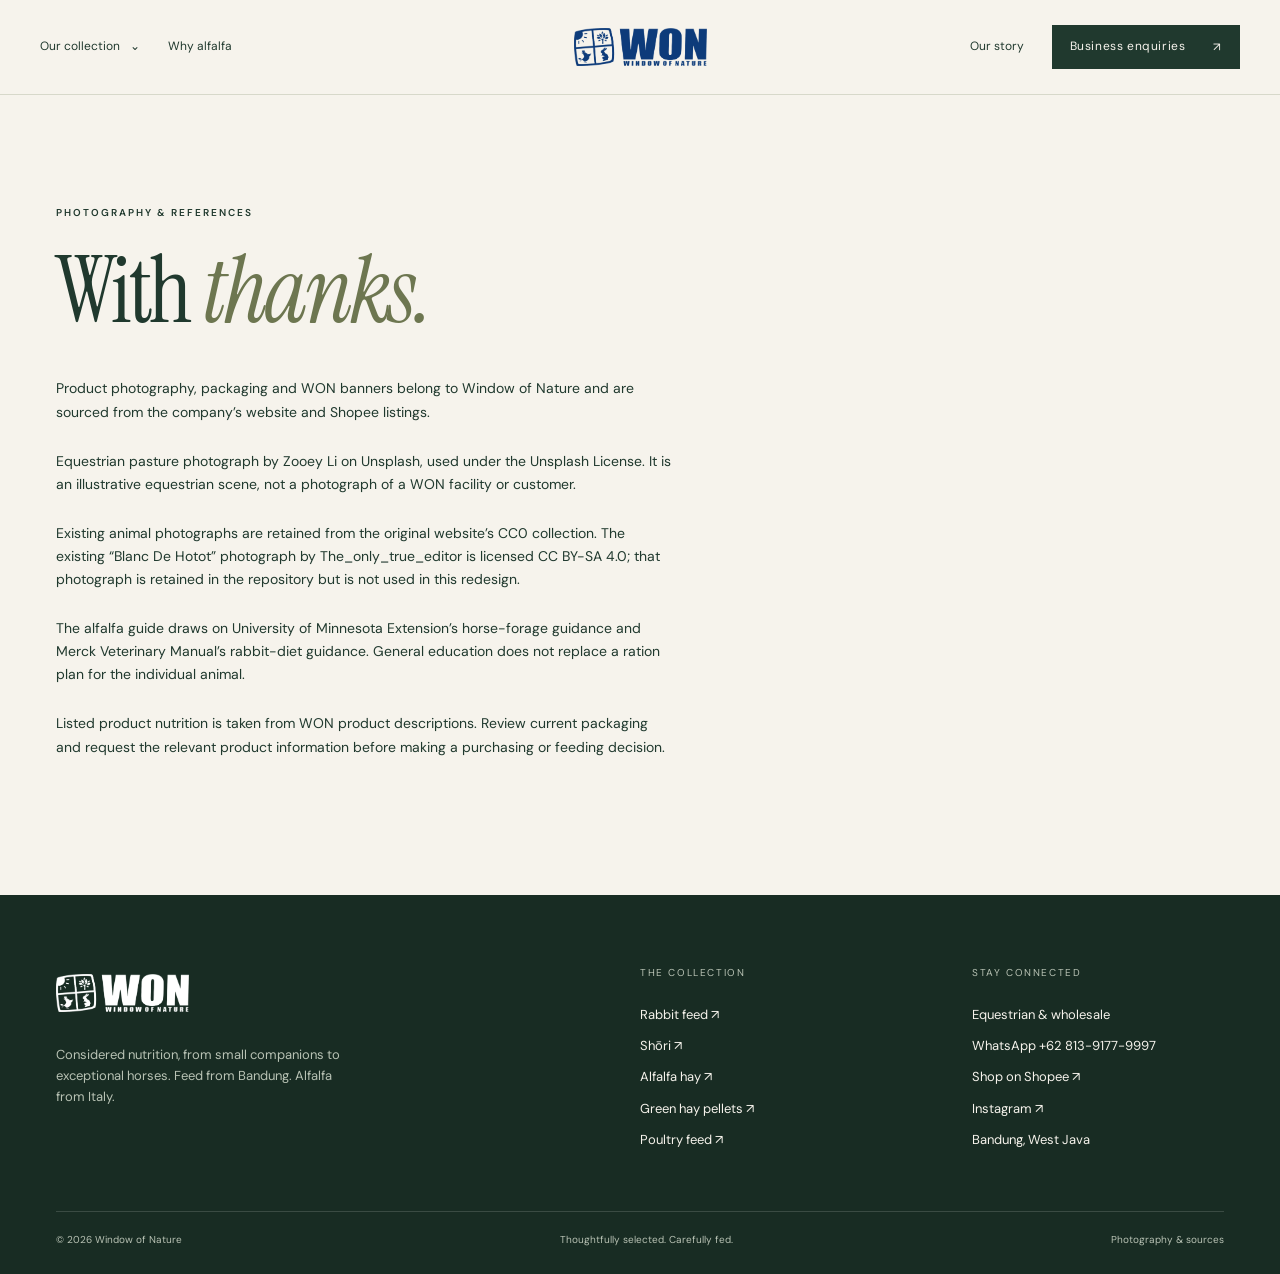
==== credits.html @ 159d7652 "Redesign WON with dedicated collections and equestrian enquiries" ====
<!DOCTYPE html><html lang="en"><head><meta charset="UTF-8"><meta name="viewport" content="width=device-width,initial-scale=1"><title>Photography &amp; Sources | Window of Nature</title><meta name="description" content="Photography credits and nutrition references for the Window of Nature website."><link rel="canonical" href="https://glenngmgm.github.io/windowofnature/credits.html"><meta property="og:title" content="Photography &amp; Sources | Window of Nature"><meta property="og:description" content="Photography credits and nutrition references for the Window of Nature website."><meta property="og:type" content="website"><meta property="og:url" content="https://glenngmgm.github.io/windowofnature/credits.html"><meta property="og:image" content="https://glenngmgm.github.io/windowofnature/photos/equestrian-pasture.jpg"><meta name="theme-color" content="#20392e"><link rel="icon" href="img/mark-navy.png"><link rel="preconnect" href="https://fonts.googleapis.com"><link rel="preconnect" href="https://fonts.gstatic.com" crossorigin><link rel="stylesheet" href="site.css"><script type="application/ld+json">{"@context": "https://schema.org", "@type": "Organization", "name": "Window of Nature", "url": "https://glenngmgm.github.io/windowofnature/", "logo": "https://glenngmgm.github.io/windowofnature/img/logo-navy.png", "telephone": "+6281391779997", "sameAs": ["https://shopee.co.id/wonfeed_", "https://www.instagram.com/wonfeed.official"]}</script></head><body class=""><a class="skip" href="#main">Skip to content</a><header class="site-header"><div class="nav-shell"><nav class="nav-left" aria-label="Main navigation"><details class="collection-nav"><summary>Our collection <span aria-hidden="true">⌄</span></summary><div class="collection-menu"><a href="rabbit.html">Rabbit feed <span aria-hidden="true">↗</span></a><a href="shori.html">Shōri <span aria-hidden="true">↗</span></a><a href="hay.html">Alfalfa hay <span aria-hidden="true">↗</span></a><a href="pellets.html">Green hay pellets <span aria-hidden="true">↗</span></a><a href="poultry.html">Poultry feed <span aria-hidden="true">↗</span></a></div></details><a class="nav-link" href="why-alfalfa.html">Why alfalfa</a></nav><a class="brand" href="index.html" aria-label="Window of Nature home"><img src="img/logo-navy.png" alt="WON Window of Nature" class="" fetchpriority="high" decoding="async"></a><div class="nav-right"><a class="nav-link" href="feedmill.html">Our story</a><a class="btn" href="wholesale.html">Business enquiries <span class="arrow" aria-hidden="true">↗</span></a></div><button class="menu-toggle" aria-controls="mobile-menu" aria-expanded="false" aria-label="Open navigation">Menu <span aria-hidden="true">＋</span></button></div><nav class="mobile-menu" id="mobile-menu" aria-label="Mobile navigation"><a href="rabbit.html">Rabbit feed <span aria-hidden="true">↗</span></a><a href="shori.html">Shōri <span aria-hidden="true">↗</span></a><a href="hay.html">Alfalfa hay <span aria-hidden="true">↗</span></a><a href="pellets.html">Green hay pellets <span aria-hidden="true">↗</span></a><a href="poultry.html">Poultry feed <span aria-hidden="true">↗</span></a><a href="why-alfalfa.html">Why alfalfa</a><a href="feedmill.html">Our story</a><a href="wholesale.html">Business enquiries</a><a class="text-link" href="https://shopee.co.id/wonfeed_" target="_blank" rel="noopener noreferrer">Shop on Shopee <span class="arrow" aria-hidden="true">↗</span></a></nav></header><main id="main"><section class="section"><div class="wrap credits-list"><span class="eyebrow">Photography & references</span><h1>With <em>thanks.</em></h1><p style="margin-top:40px">Product photography, packaging and WON banners belong to Window of Nature and are sourced from the company’s website and Shopee listings.</p><p>Equestrian pasture photograph by <a href="https://unsplash.com/photos/two-horses-graze-in-a-scenic-green-pasture-yJWwWF_CeDM">Zooey Li on Unsplash</a>, used under the <a href="https://unsplash.com/license">Unsplash License</a>. It is an illustrative equestrian scene, not a photograph of a WON facility or customer.</p><p>Existing animal photographs are retained from the original website’s CC0 collection. The existing “Blanc De Hotot” photograph by The_only_true_editor is licensed CC BY-SA 4.0; that photograph is retained in the repository but is not used in this redesign.</p><p>The alfalfa guide draws on <a href="https://extension.umn.edu/agriculture/animals-and-livestock/horse/hay-in-horse-diets">University of Minnesota Extension’s horse-forage guidance</a> and <a href="https://www.merckvetmanual.com/all-other-pets/rabbits/diet-for-rabbits">Merck Veterinary Manual’s rabbit-diet guidance</a>. General education does not replace a ration plan for the individual animal.</p><p>Listed product nutrition is taken from WON product descriptions. Review current packaging and request the relevant product information before making a purchasing or feeding decision.</p></div></section></main><footer class="site-footer"><div class="wrap"><div class="footer-grid"><div class="footer-brand"><a class="brand" href="index.html"><img src="img/logo-white.png" alt="WON Window of Nature" class="footer-logo" loading="lazy" decoding="async"></a><p>Considered nutrition, from small companions to exceptional horses. Feed from Bandung. Alfalfa from Italy.</p></div><div><h3>The collection</h3><a href="rabbit.html">Rabbit feed <span aria-hidden="true">↗</span></a><a href="shori.html">Shōri <span aria-hidden="true">↗</span></a><a href="hay.html">Alfalfa hay <span aria-hidden="true">↗</span></a><a href="pellets.html">Green hay pellets <span aria-hidden="true">↗</span></a><a href="poultry.html">Poultry feed <span aria-hidden="true">↗</span></a></div><div><h3>Stay connected</h3><a href="wholesale.html">Equestrian & wholesale</a><a href="https://wa.me/6281391779997?text=Hello%20WON%2C%20I%20would%20like%20to%20make%20an%20enquiry." target="_blank" rel="noopener noreferrer">WhatsApp +62 813-9177-9997</a><a href="https://shopee.co.id/wonfeed_" target="_blank" rel="noopener noreferrer">Shop on Shopee ↗</a><a href="https://www.instagram.com/wonfeed.official" target="_blank" rel="noopener noreferrer">Instagram ↗</a><a href="feedmill.html">Bandung, West Java</a></div></div><div class="footer-bottom"><span>© 2026 Window of Nature</span><span>Thoughtfully selected. Carefully fed.</span><a href="credits.html">Photography & sources</a></div></div></footer><script src="site.js" defer></script></body></html>
---- site.css ----
@import url('https://fonts.googleapis.com/css2?family=DM+Sans:wght@400;500;600;700&family=Instrument+Serif:ital@0;1&display=swap');
:root{--ink:#20392e;--paper:#f6f3ec;--muted:#657066;--line:#d7d8ca;--accent:#6d7650;--gold:#d9c898;--serif:'Instrument Serif',Georgia,serif;--sans:'DM Sans',Arial,sans-serif}*{box-sizing:border-box}html{scroll-behavior:smooth;scroll-padding-top:100px}body{margin:0;background:var(--paper);color:var(--ink);font:16px/1.65 var(--sans);-webkit-font-smoothing:antialiased}a{color:inherit;text-decoration:none}button,input,select,textarea{font:inherit}button,a,input,select,textarea{-webkit-tap-highlight-color:transparent}button{cursor:pointer}img{display:block;max-width:100%;height:auto}figure{margin:0}h1,h2,h3,p{margin:0}h1,h2,h3{font-weight:400}h1,h2,.display{font-family:var(--serif);line-height:1.02;letter-spacing:-.035em}h1{font-size:clamp(62px,7.2vw,110px)}h2{font-size:clamp(45px,5.2vw,76px)}h3{font-family:var(--serif);font-size:34px;line-height:1.1}em{font-weight:400;color:var(--accent)}p{max-width:62ch}p+p{margin-top:18px}a:focus-visible,button:focus-visible,input:focus-visible,select:focus-visible,textarea:focus-visible,summary:focus-visible{outline:2px solid #bc8251;outline-offset:6px}a:hover .arrow{transform:translate(4px,-4px)}.skip{position:fixed;left:20px;top:-80px;background:white;z-index:100;padding:15px}.skip:focus{top:10px}.wrap{width:min(1280px,calc(100% - 112px));margin-inline:auto}.section{padding:110px 0}.eyebrow{text-transform:uppercase;letter-spacing:.2em;font-size:10px;font-weight:600;display:block;margin-bottom:22px}.muted{color:var(--muted)}.lede{font-size:18px;line-height:1.75;max-width:47ch}.arrow{display:inline-block;transition:transform .25s;line-height:1}.text-link{display:inline-flex;align-items:center;gap:32px;border-bottom:1px solid;padding:9px 0;font-size:13px;letter-spacing:.035em}.btn{display:inline-flex;justify-content:center;align-items:center;gap:28px;padding:15px 24px;border:1px solid var(--ink);background:var(--ink);color:var(--paper);font-size:12px;letter-spacing:.05em;transition:background .2s,transform .2s}.btn:hover{background:#344f3f;transform:translateY(-2px)}.btn.light{background:var(--paper);color:var(--ink);border-color:var(--paper)}.btn.outline{background:transparent;color:inherit;border-color:currentColor}.actions{display:flex;align-items:center;gap:24px;flex-wrap:wrap;margin-top:32px}.site-header{position:sticky;top:0;background:rgba(246,243,236,.97);z-index:30;border-bottom:1px solid var(--line)}.nav-shell{width:calc(100% - 80px);margin:auto;height:94px;display:grid;grid-template-columns:1fr auto 1fr;align-items:center;gap:26px}.nav-left,.nav-right{display:flex;align-items:center;gap:28px;font-size:12px}.nav-right{justify-content:flex-end}.brand img{width:133px;height:53px;object-fit:contain}.nav-right .btn{padding:11px 17px}.nav-link{padding:8px 0}.nav-link[aria-current=page]{border-bottom:1px solid}.collection-nav{position:relative}.collection-nav summary{cursor:pointer;list-style:none;display:flex;gap:10px;align-items:center}.collection-nav summary::-webkit-details-marker{display:none}.collection-menu{position:absolute;top:42px;left:0;width:268px;background:var(--paper);padding:18px 26px;border:1px solid var(--line);box-shadow:0 15px 40px #162c2110}.collection-menu a{display:flex;justify-content:space-between;padding:11px 0;border-bottom:1px solid var(--line)}.collection-menu a:last-child{border:0}.menu-toggle{display:none;background:none;border:0;padding:12px;color:var(--ink)}.mobile-menu{display:none}.home-hero{background:#20392e;color:var(--paper);padding:64px 0 52px;overflow:hidden;--accent:#d9c898}.home-hero-grid{display:grid;grid-template-columns:1.02fr 1fr;gap:42px;align-items:center}.home-hero h1{font-size:clamp(65px,6.2vw,100px);max-width:10ch}.home-hero .lede{font-size:15px;max-width:39ch;margin-top:28px;color:#dce1d5}.hero-art{position:relative;padding-bottom:66px;padding-top:22px}.hero-art>img{width:100%;aspect-ratio:1.5;object-fit:contain}.hero-art .floating-pack{position:absolute;width:36%;height:230px;bottom:0;right:-30px;object-fit:contain;filter:drop-shadow(0 15px 15px #1115)}.hero-art figcaption{font-size:9px;letter-spacing:.16em;text-transform:uppercase;margin-top:18px;max-width:62%;color:#d0d8c7}.hero-bottom{display:flex;justify-content:space-between;gap:24px;border-top:1px solid #ffffff25;margin-top:47px;padding-top:22px;font-size:10px;letter-spacing:.15em;text-transform:uppercase;color:#d0d8c7}.intro-line{display:grid;grid-template-columns:.7fr 1.3fr;gap:60px;align-items:start}.intro-line h2{max-width:23ch;font-size:clamp(38px,4vw,59px)}.intro-line .eyebrow{margin-top:12px}.section-head{display:flex;justify-content:space-between;align-items:end;gap:40px;margin-bottom:55px}.section-head p{max-width:32ch;font-size:14px;color:var(--muted)}.collection-grid{display:grid;grid-template-columns:repeat(3,1fr);gap:54px 36px}.collection-item .stage{height:300px;display:flex;align-items:center;justify-content:center;position:relative;padding:15px 20px 26px}.collection-item .stage:before{content:'';position:absolute;width:180px;height:180px;bottom:40px;border-radius:50%;background:var(--tint,#e4e6d5);z-index:-1}.collection-item{isolation:isolate}.collection-item img{width:100%;height:100%;object-fit:contain;transition:transform .5s}.collection-item:hover img{transform:translateY(-8px)}.collection-item .meta{display:flex;justify-content:space-between;align-items:baseline;border-top:1px solid var(--line);padding-top:20px}.collection-item .small{font-size:10px;text-transform:uppercase;letter-spacing:.14em;margin:9px 0}.collection-item p{font-size:13px;color:var(--muted);max-width:35ch}.collection-item h3{font-size:33px}.editorial{display:grid;grid-template-columns:1fr 1fr;gap:9%;align-items:center}.editorial-media img{width:100%;height:auto;object-fit:contain}.editorial-media figcaption{font-size:10px;color:var(--muted);margin-top:12px}.editorial-copy h2{margin-bottom:27px}.editorial-copy .lede{font-size:16px}.dark{background:#20392e;color:var(--paper);--muted:#bbc4b7;--line:#ffffff30;--accent:#d9c898}.soft{background:#ececdf}.wide-image{width:100%;height:auto}.principles{display:grid;grid-template-columns:repeat(3,1fr);gap:45px;margin-top:64px}.principle{border-top:1px solid var(--line);padding-top:23px}.principle .n{font-size:10px;letter-spacing:.15em;display:block;margin-bottom:34px}.principle h3{font-size:30px;margin-bottom:18px}.principle p{color:var(--muted);font-size:14px}.quote-panel{text-align:center;padding:112px 20px}.quote-panel h2{max-width:18ch;margin:auto}.quote-panel .actions{justify-content:center}.quote-panel p{margin:26px auto 0;max-width:52ch}.page-hero{padding:69px 0 80px;border-bottom:1px solid var(--line)}.page-hero-grid{display:grid;grid-template-columns:1.08fr 1fr;align-items:center;gap:60px}.page-hero .lede{font-size:16px;margin-top:25px;max-width:45ch}.product-hero-art{min-height:435px;position:relative;display:flex;justify-content:center;align-items:center;isolation:isolate}.product-hero-art:before{content:'';position:absolute;width:85%;aspect-ratio:1;border-radius:50%;background:var(--tint,#e3e6d7);z-index:-1}.product-hero-art img{width:80%;height:420px;object-fit:contain;filter:drop-shadow(0 14px 14px #22331d12)}.product-hero-art.duo img{width:54%;height:380px}.product-hero-art.duo img+img{margin-left:-16%;transform:translateY(40px)}.product-hero-art.photo:before{display:none}.product-hero-art.photo{min-height:0}.product-hero-art.photo img{width:100%;height:auto;max-height:none;filter:none}.page-hero .index{font-family:var(--serif);font-size:16px;color:var(--muted);margin-top:40px}.spec-strip{display:grid;grid-template-columns:repeat(4,1fr);padding:30px 0;gap:30px;border-bottom:1px solid var(--line)}.spec-strip b{font-family:var(--serif);font-size:31px;font-weight:400;display:block;line-height:1.2}.spec-strip span{font-size:10px;letter-spacing:.1em;text-transform:uppercase;color:var(--muted)}.product-grid{display:grid;grid-template-columns:repeat(3,1fr);gap:40px}.product-grid.two{grid-template-columns:1fr 1fr;gap:80px}.product-card .product-image{height:380px;padding:24px;display:flex;justify-content:center;align-items:center}.product-card img{width:100%;height:100%;object-fit:contain}.product-card .product-info{border-top:1px solid var(--line);padding-top:25px}.product-card .eyebrow{margin-bottom:10px}.product-card p{font-size:14px;margin:18px 0;color:var(--muted)}.sizes{display:flex;gap:10px;flex-wrap:wrap;margin:20px 0}.size{border:1px solid var(--line);font-size:11px;padding:7px 13px}.nutrient-table{width:100%;border-collapse:collapse;margin-top:40px;text-align:left}.nutrient-table th{font-size:11px;text-transform:uppercase;letter-spacing:.1em;font-weight:500;padding:17px 12px;border-bottom:1px solid var(--ink)}.nutrient-table td{padding:18px 12px;border-bottom:1px solid var(--line);font-size:15px}.note{font-size:12px;color:var(--muted);margin-top:22px;max-width:80ch}.benefit-list{margin-top:32px}.benefit-list div{padding:19px 0;border-top:1px solid var(--line);display:grid;grid-template-columns:120px 1fr;gap:20px}.benefit-list dt{font-family:var(--serif);font-size:26px}.benefit-list dd{margin:0;font-size:14px;color:var(--muted)}.banner-feature{width:100%;max-width:1100px;margin:auto}.banner-feature img{width:100%;height:auto;object-fit:contain}.journal-hero{padding:80px 0 65px;max-width:900px}.journal-hero h1{max-width:13ch}.journal-hero p{margin-top:30px}.chapters{display:grid;grid-template-columns:250px 1fr;gap:90px}.chapters aside{align-self:start;position:sticky;top:125px}.chapters aside a{display:block;padding:10px 0;font-size:13px;border-bottom:1px solid var(--line)}.chapter{padding-bottom:72px;scroll-margin-top:140px}.chapter h2{font-size:50px;margin-bottom:27px}.chapter h3{font-size:30px;margin:34px 0 15px}.chapter p{font-size:16px}.chapter .note{font-size:12px}.compare-two{display:grid;grid-template-columns:1fr 1fr;gap:44px}.compare-two img{width:100%;height:auto}.compare-two h3{margin:28px 0 18px}.faq details{border-bottom:1px solid var(--line);padding:24px 0}.faq summary{font-family:var(--serif);font-size:28px;cursor:pointer;list-style:none;display:flex;justify-content:space-between;gap:20px}.faq summary:after{content:'+';font-family:var(--sans);font-size:20px}.faq details[open] summary:after{content:'−'}.faq p{padding-top:18px;color:var(--muted);font-size:15px}.enquiry-grid{display:grid;grid-template-columns:.8fr 1.2fr;gap:90px}.enquiry-grid h2{font-size:56px;margin-bottom:24px}.enquiry-form{display:grid;grid-template-columns:1fr 1fr;gap:24px}.field{display:flex;flex-direction:column;gap:8px}.field label{font-size:12px}.field input,.field select,.field textarea{width:100%;padding:12px 0;background:transparent;color:var(--ink);border:0;border-bottom:1px solid #8c9581;border-radius:0}.field textarea{resize:vertical;min-height:90px}.field.full,.enquiry-form .full{grid-column:1/-1}.enquiry-form .note{margin:0}.form-status{font-size:13px}.site-footer{background:#182c23;color:#f6f3ec;padding:72px 0 26px}.footer-grid{display:grid;grid-template-columns:2fr 1fr 1fr;gap:80px}.footer-logo{width:170px;height:auto;max-height:75px;object-fit:contain;object-position:left}.footer-brand p{font-size:13px;max-width:34ch;margin-top:24px;color:#b8c2b4}.footer-grid h3{font-family:var(--sans);text-transform:uppercase;letter-spacing:.16em;font-size:10px;color:#b8c2b4;margin-bottom:21px}.footer-grid a:not(.brand){display:block;font-size:13px;padding:5px 0}.footer-bottom{border-top:1px solid #ffffff25;margin-top:55px;padding-top:20px;font-size:10px;display:flex;justify-content:space-between;gap:20px;color:#b8c2b4}.reveal{opacity:1}.js .reveal{opacity:0;transform:translateY(20px);transition:opacity .75s ease,transform .75s ease}.js .reveal.visible{opacity:1;transform:none}.section-head .reveal{transition-delay:.08s}.theme-rabbit{--ink:#22364c;--accent:#817353;--tint:#e5e8e6}.theme-shori{--ink:#5e393b;--accent:#a3786b;--tint:#f0dfce;--paper:#faf3e8}.theme-poultry{--ink:#644329;--accent:#a37b48;--tint:#ede2cd}.theme-pellets{--ink:#354d32;--accent:#7f8e5d;--tint:#e3e7d3}.source-links{display:flex;gap:25px;flex-wrap:wrap;font-size:12px;margin-top:25px;text-decoration:underline}.credits-list p{margin-bottom:26px;font-size:14px}.hidden{display:none!important}
@media(min-width:1600px){.home-hero{padding-block:100px}.home-hero-grid{gap:85px}.hero-art .floating-pack{height:290px}}
@media(max-width:1100px){.wrap{width:calc(100% - 72px)}.nav-shell{width:calc(100% - 48px);gap:20px}.nav-left,.nav-right{gap:18px}.nav-right .nav-link{display:none}.home-hero-grid{gap:30px}.home-hero h1{font-size:76px}.hero-art .floating-pack{right:-15px;height:180px}.product-hero-art img{height:360px}.product-hero-art{min-height:370px}.page-hero-grid{gap:35px}.collection-item .stage{height:250px}.product-card .product-image{height:290px}.chapters{gap:50px;grid-template-columns:190px 1fr}.enquiry-grid{gap:50px}.footer-grid{gap:40px}}
@media(max-width:760px){.wrap{width:calc(100% - 40px)}.nav-shell{height:75px;width:calc(100% - 32px);display:flex;justify-content:space-between}.brand img{width:113px;height:45px}.nav-left,.nav-right{display:none}.menu-toggle{display:block}.mobile-menu.open{display:block;position:fixed;inset:75px 0 0;background:var(--paper);padding:28px 25px;overflow:auto}.mobile-menu a{display:block;border-bottom:1px solid var(--line);padding:14px 0;font-family:var(--serif);font-size:30px}.section{padding:70px 0}.home-hero{padding:44px 0 26px}.home-hero-grid,.page-hero-grid{grid-template-columns:1fr;gap:30px}.home-hero h1{font-size:clamp(61px,14vw,90px);max-width:12ch}.home-hero .lede{max-width:40ch}.home-hero .actions{gap:15px}.home-hero .actions .text-link{font-size:11px}.hero-art{padding-top:8px;padding-bottom:36px;margin-top:2px}.hero-art .floating-pack{height:155px;right:0;width:31%;bottom:0}.hero-art figcaption{font-size:8px;margin-top:13px}.hero-bottom{font-size:8px;margin-top:28px;gap:20px}.hero-bottom span:last-child{display:none}.intro-line{grid-template-columns:1fr;gap:8px}.intro-line h2{font-size:40px}.section-head{display:block;margin-bottom:35px}.section-head p{margin-top:22px}.collection-grid{grid-template-columns:1fr 1fr;gap:32px 18px}.collection-item .stage{height:210px;padding:10px 2px 20px}.collection-item .stage:before{width:140px;height:140px;bottom:30px}.collection-item h3{font-size:28px}.collection-item .small{font-size:8px}.collection-item p{font-size:12px}.editorial,.compare-two{grid-template-columns:1fr;gap:36px}.editorial-copy h2{font-size:47px}.principles{grid-template-columns:1fr;gap:32px;margin-top:44px}.principle .n{margin-bottom:16px}.principle h3{font-size:32px}.quote-panel{padding:75px 20px}.quote-panel h2{font-size:48px}.page-hero{padding:42px 0}.page-hero h1{font-size:64px}.page-hero .index{margin-top:24px}.product-hero-art{min-height:300px}.product-hero-art img{height:310px}.product-hero-art.duo img{height:280px}.product-hero-art.photo{margin-top:10px}.spec-strip{grid-template-columns:1fr 1fr;gap:25px}.spec-strip b{font-size:29px}.spec-strip span{font-size:9px}.product-grid,.product-grid.two{grid-template-columns:1fr;gap:40px}.product-card .product-image{height:350px;padding:14px 32px 25px}.product-info h3{font-size:37px}.nutrient-table th{font-size:9px;padding:12px 4px}.nutrient-table td{font-size:13px;padding:15px 4px}.benefit-list div{grid-template-columns:95px 1fr;gap:15px}.benefit-list dt{font-size:23px}.journal-hero{padding:45px 0}.journal-hero h1{font-size:62px}.chapters{grid-template-columns:1fr;gap:40px}.chapters aside{position:static;display:flex;flex-wrap:wrap;gap:8px 20px}.chapter{padding-bottom:50px}.chapter h2{font-size:42px}.enquiry-grid{grid-template-columns:1fr;gap:40px}.enquiry-grid h2{font-size:47px}.enquiry-form{gap:22px 18px}.footer-grid{grid-template-columns:1fr 1fr;gap:38px 24px}.footer-brand{grid-column:1/-1}.footer-bottom{font-size:9px;flex-wrap:wrap}.faq summary{font-size:25px}}
@media(max-width:380px){.collection-item .stage{height:175px}.collection-item h3{font-size:24px}.home-hero h1{font-size:58px}.btn{padding:13px 18px}.enquiry-form{grid-template-columns:1fr}.field{grid-column:1/-1}}
@media(prefers-reduced-motion:reduce){html{scroll-behavior:auto}*,*:before,*:after{animation:none!important;transition:none!important}.js .reveal{opacity:1;transform:none}.collection-item:hover img,.btn:hover{transform:none}}
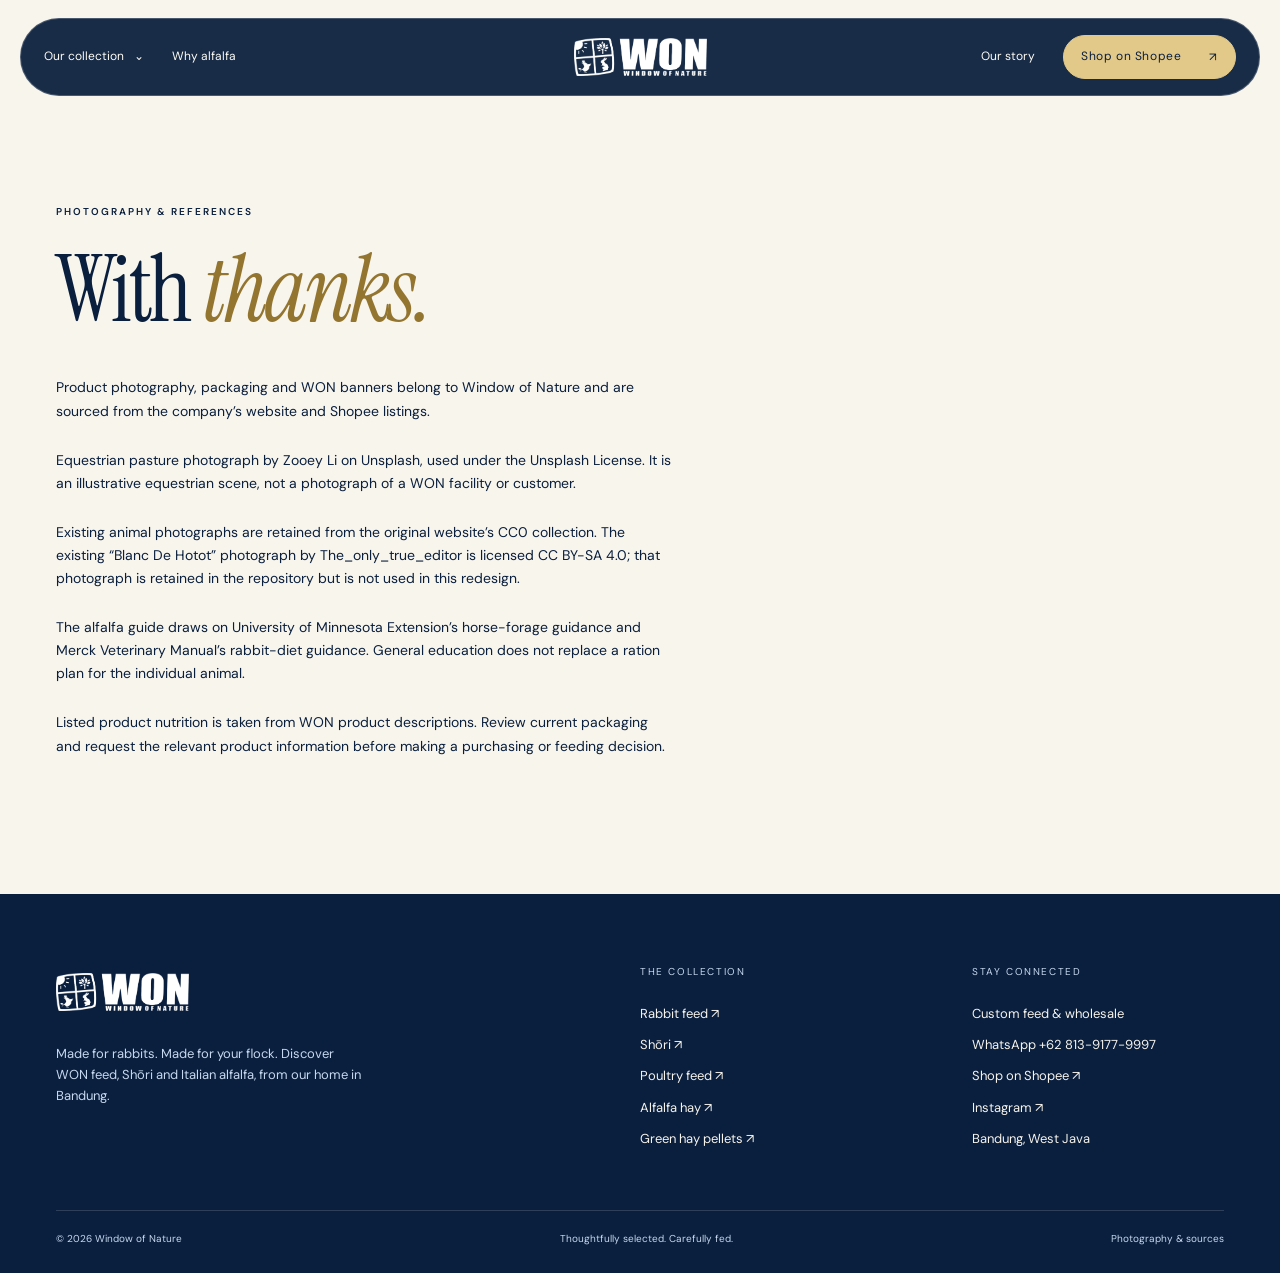
==== commit c26b162d: "Restore navy WON identity with product-led scrolling and Shopee focus" ====
--- a/credits.html
+++ b/credits.html
@@ -1 +1 @@
-<!DOCTYPE html><html lang="en"><head><meta charset="UTF-8"><meta name="viewport" content="width=device-width,initial-scale=1"><title>Photography &amp; Sources | Window of Nature</title><meta name="description" content="Photography credits and nutrition references for the Window of Nature website."><link rel="canonical" href="https://glenngmgm.github.io/windowofnature/credits.html"><meta property="og:title" content="Photography &amp; Sources | Window of Nature"><meta property="og:description" content="Photography credits and nutrition references for the Window of Nature website."><meta property="og:type" content="website"><meta property="og:url" content="https://glenngmgm.github.io/windowofnature/credits.html"><meta property="og:image" content="https://glenngmgm.github.io/windowofnature/photos/equestrian-pasture.jpg"><meta name="theme-color" content="#20392e"><link rel="icon" href="img/mark-navy.png"><link rel="preconnect" href="https://fonts.googleapis.com"><link rel="preconnect" href="https://fonts.gstatic.com" crossorigin><link rel="stylesheet" href="site.css"><script type="application/ld+json">{"@context": "https://schema.org", "@type": "Organization", "name": "Window of Nature", "url": "https://glenngmgm.github.io/windowofnature/", "logo": "https://glenngmgm.github.io/windowofnature/img/logo-navy.png", "telephone": "+6281391779997", "sameAs": ["https://shopee.co.id/wonfeed_", "https://www.instagram.com/wonfeed.official"]}</script></head><body class=""><a class="skip" href="#main">Skip to content</a><header class="site-header"><div class="nav-shell"><nav class="nav-left" aria-label="Main navigation"><details class="collection-nav"><summary>Our collection <span aria-hidden="true">⌄</span></summary><div class="collection-menu"><a href="rabbit.html">Rabbit feed <span aria-hidden="true">↗</span></a><a href="shori.html">Shōri <span aria-hidden="true">↗</span></a><a href="hay.html">Alfalfa hay <span aria-hidden="true">↗</span></a><a href="pellets.html">Green hay pellets <span aria-hidden="true">↗</span></a><a href="poultry.html">Poultry feed <span aria-hidden="true">↗</span></a></div></details><a class="nav-link" href="why-alfalfa.html">Why alfalfa</a></nav><a class="brand" href="index.html" aria-label="Window of Nature home"><img src="img/logo-navy.png" alt="WON Window of Nature" class="" fetchpriority="high" decoding="async"></a><div class="nav-right"><a class="nav-link" href="feedmill.html">Our story</a><a class="btn" href="wholesale.html">Business enquiries <span class="arrow" aria-hidden="true">↗</span></a></div><button class="menu-toggle" aria-controls="mobile-menu" aria-expanded="false" aria-label="Open navigation">Menu <span aria-hidden="true">＋</span></button></div><nav class="mobile-menu" id="mobile-menu" aria-label="Mobile navigation"><a href="rabbit.html">Rabbit feed <span aria-hidden="true">↗</span></a><a href="shori.html">Shōri <span aria-hidden="true">↗</span></a><a href="hay.html">Alfalfa hay <span aria-hidden="true">↗</span></a><a href="pellets.html">Green hay pellets <span aria-hidden="true">↗</span></a><a href="poultry.html">Poultry feed <span aria-hidden="true">↗</span></a><a href="why-alfalfa.html">Why alfalfa</a><a href="feedmill.html">Our story</a><a href="wholesale.html">Business enquiries</a><a class="text-link" href="https://shopee.co.id/wonfeed_" target="_blank" rel="noopener noreferrer">Shop on Shopee <span class="arrow" aria-hidden="true">↗</span></a></nav></header><main id="main"><section class="section"><div class="wrap credits-list"><span class="eyebrow">Photography & references</span><h1>With <em>thanks.</em></h1><p style="margin-top:40px">Product photography, packaging and WON banners belong to Window of Nature and are sourced from the company’s website and Shopee listings.</p><p>Equestrian pasture photograph by <a href="https://unsplash.com/photos/two-horses-graze-in-a-scenic-green-pasture-yJWwWF_CeDM">Zooey Li on Unsplash</a>, used under the <a href="https://unsplash.com/license">Unsplash License</a>. It is an illustrative equestrian scene, not a photograph of a WON facility or customer.</p><p>Existing animal photographs are retained from the original website’s CC0 collection. The existing “Blanc De Hotot” photograph by The_only_true_editor is licensed CC BY-SA 4.0; that photograph is retained in the repository but is not used in this redesign.</p><p>The alfalfa guide draws on <a href="https://extension.umn.edu/agriculture/animals-and-livestock/horse/hay-in-horse-diets">University of Minnesota Extension’s horse-forage guidance</a> and <a href="https://www.merckvetmanual.com/all-other-pets/rabbits/diet-for-rabbits">Merck Veterinary Manual’s rabbit-diet guidance</a>. General education does not replace a ration plan for the individual animal.</p><p>Listed product nutrition is taken from WON product descriptions. Review current packaging and request the relevant product information before making a purchasing or feeding decision.</p></div></section></main><footer class="site-footer"><div class="wrap"><div class="footer-grid"><div class="footer-brand"><a class="brand" href="index.html"><img src="img/logo-white.png" alt="WON Window of Nature" class="footer-logo" loading="lazy" decoding="async"></a><p>Considered nutrition, from small companions to exceptional horses. Feed from Bandung. Alfalfa from Italy.</p></div><div><h3>The collection</h3><a href="rabbit.html">Rabbit feed <span aria-hidden="true">↗</span></a><a href="shori.html">Shōri <span aria-hidden="true">↗</span></a><a href="hay.html">Alfalfa hay <span aria-hidden="true">↗</span></a><a href="pellets.html">Green hay pellets <span aria-hidden="true">↗</span></a><a href="poultry.html">Poultry feed <span aria-hidden="true">↗</span></a></div><div><h3>Stay connected</h3><a href="wholesale.html">Equestrian & wholesale</a><a href="https://wa.me/6281391779997?text=Hello%20WON%2C%20I%20would%20like%20to%20make%20an%20enquiry." target="_blank" rel="noopener noreferrer">WhatsApp +62 813-9177-9997</a><a href="https://shopee.co.id/wonfeed_" target="_blank" rel="noopener noreferrer">Shop on Shopee ↗</a><a href="https://www.instagram.com/wonfeed.official" target="_blank" rel="noopener noreferrer">Instagram ↗</a><a href="feedmill.html">Bandung, West Java</a></div></div><div class="footer-bottom"><span>© 2026 Window of Nature</span><span>Thoughtfully selected. Carefully fed.</span><a href="credits.html">Photography & sources</a></div></div></footer><script src="site.js" defer></script></body></html>+<!DOCTYPE html><html lang="en"><head><meta charset="UTF-8"><meta name="viewport" content="width=device-width,initial-scale=1"><title>Photography &amp; Sources | Window of Nature</title><meta name="description" content="Photography credits and nutrition references for the Window of Nature website."><link rel="canonical" href="https://glenngmgm.github.io/windowofnature/credits.html"><meta property="og:title" content="Photography &amp; Sources | Window of Nature"><meta property="og:description" content="Photography credits and nutrition references for the Window of Nature website."><meta property="og:type" content="website"><meta property="og:url" content="https://glenngmgm.github.io/windowofnature/credits.html"><meta property="og:image" content="https://glenngmgm.github.io/windowofnature/cut/bundle-premium-super.png"><meta name="theme-color" content="#21477e"><link rel="icon" href="img/mark-navy.png"><link rel="preconnect" href="https://fonts.googleapis.com"><link rel="preconnect" href="https://fonts.gstatic.com" crossorigin><link rel="stylesheet" href="site.css"><script type="application/ld+json">{"@context": "https://schema.org", "@type": "Organization", "name": "Window of Nature", "url": "https://glenngmgm.github.io/windowofnature/", "logo": "https://glenngmgm.github.io/windowofnature/img/logo-navy.png", "telephone": "+6281391779997", "sameAs": ["https://shopee.co.id/wonfeed_", "https://www.instagram.com/wonfeed.official"]}</script></head><body class=""><a class="skip" href="#main">Skip to content</a><header class="site-header"><div class="nav-shell"><nav class="nav-left" aria-label="Main navigation"><details class="collection-nav"><summary>Our collection <span aria-hidden="true">⌄</span></summary><div class="collection-menu"><a href="rabbit.html">Rabbit feed <span aria-hidden="true">↗</span></a><a href="shori.html">Shōri <span aria-hidden="true">↗</span></a><a href="poultry.html">Poultry feed <span aria-hidden="true">↗</span></a><a href="hay.html">Alfalfa hay <span aria-hidden="true">↗</span></a><a href="pellets.html">Green hay pellets <span aria-hidden="true">↗</span></a></div></details><a class="nav-link" href="why-alfalfa.html">Why alfalfa</a></nav><a class="brand" href="index.html" aria-label="Window of Nature home"><img src="img/logo-navy.png" alt="WON Window of Nature" class="" fetchpriority="high" decoding="async"></a><div class="nav-right"><a class="nav-link" href="feedmill.html">Our story</a><a class="btn" href="https://shopee.co.id/wonfeed_" target="_blank" rel="noopener noreferrer">Shop on Shopee <span class="arrow" aria-hidden="true">↗</span></a></div><button class="menu-toggle" aria-controls="mobile-menu" aria-expanded="false" aria-label="Open navigation">Menu <span aria-hidden="true">＋</span></button></div><nav class="mobile-menu" id="mobile-menu" aria-label="Mobile navigation"><a href="rabbit.html">Rabbit feed <span aria-hidden="true">↗</span></a><a href="shori.html">Shōri <span aria-hidden="true">↗</span></a><a href="poultry.html">Poultry feed <span aria-hidden="true">↗</span></a><a href="hay.html">Alfalfa hay <span aria-hidden="true">↗</span></a><a href="pellets.html">Green hay pellets <span aria-hidden="true">↗</span></a><a href="why-alfalfa.html">Why alfalfa</a><a href="feedmill.html">Our story</a><a href="wholesale.html">Custom feed & wholesale</a><a class="text-link" href="https://shopee.co.id/wonfeed_" target="_blank" rel="noopener noreferrer">Shop on Shopee <span class="arrow" aria-hidden="true">↗</span></a></nav></header><div class="scroll-progress" aria-hidden="true"></div><main id="main"><section class="section"><div class="wrap credits-list"><span class="eyebrow">Photography & references</span><h1>With <em>thanks.</em></h1><p style="margin-top:40px">Product photography, packaging and WON banners belong to Window of Nature and are sourced from the company’s website and Shopee listings.</p><p>Equestrian pasture photograph by <a href="https://unsplash.com/photos/two-horses-graze-in-a-scenic-green-pasture-yJWwWF_CeDM">Zooey Li on Unsplash</a>, used under the <a href="https://unsplash.com/license">Unsplash License</a>. It is an illustrative equestrian scene, not a photograph of a WON facility or customer.</p><p>Existing animal photographs are retained from the original website’s CC0 collection. The existing “Blanc De Hotot” photograph by The_only_true_editor is licensed CC BY-SA 4.0; that photograph is retained in the repository but is not used in this redesign.</p><p>The alfalfa guide draws on <a href="https://extension.umn.edu/agriculture/animals-and-livestock/horse/hay-in-horse-diets">University of Minnesota Extension’s horse-forage guidance</a> and <a href="https://www.merckvetmanual.com/all-other-pets/rabbits/diet-for-rabbits">Merck Veterinary Manual’s rabbit-diet guidance</a>. General education does not replace a ration plan for the individual animal.</p><p>Listed product nutrition is taken from WON product descriptions. Review current packaging and request the relevant product information before making a purchasing or feeding decision.</p></div></section></main><footer class="site-footer"><div class="wrap"><div class="footer-grid"><div class="footer-brand"><a class="brand" href="index.html"><img src="img/logo-white.png" alt="WON Window of Nature" class="footer-logo" loading="lazy" decoding="async"></a><p>Made for rabbits. Made for your flock. Discover WON feed, Shōri and Italian alfalfa, from our home in Bandung.</p></div><div><h3>The collection</h3><a href="rabbit.html">Rabbit feed <span aria-hidden="true">↗</span></a><a href="shori.html">Shōri <span aria-hidden="true">↗</span></a><a href="poultry.html">Poultry feed <span aria-hidden="true">↗</span></a><a href="hay.html">Alfalfa hay <span aria-hidden="true">↗</span></a><a href="pellets.html">Green hay pellets <span aria-hidden="true">↗</span></a></div><div><h3>Stay connected</h3><a href="wholesale.html">Custom feed & wholesale</a><a href="https://wa.me/6281391779997?text=Hello%20WON%2C%20I%20would%20like%20to%20make%20an%20enquiry." target="_blank" rel="noopener noreferrer">WhatsApp +62 813-9177-9997</a><a href="https://shopee.co.id/wonfeed_" target="_blank" rel="noopener noreferrer">Shop on Shopee ↗</a><a href="https://www.instagram.com/wonfeed.official" target="_blank" rel="noopener noreferrer">Instagram ↗</a><a href="feedmill.html">Bandung, West Java</a></div></div><div class="footer-bottom"><span>© 2026 Window of Nature</span><span>Thoughtfully selected. Carefully fed.</span><a href="credits.html">Photography & sources</a></div></div></footer><script src="site.js" defer></script></body></html>
--- a/site.css
+++ b/site.css
@@ -5,3 +5,41 @@
 @media(max-width:760px){.wrap{width:calc(100% - 40px)}.nav-shell{height:75px;width:calc(100% - 32px);display:flex;justify-content:space-between}.brand img{width:113px;height:45px}.nav-left,.nav-right{display:none}.menu-toggle{display:block}.mobile-menu.open{display:block;position:fixed;inset:75px 0 0;background:var(--paper);padding:28px 25px;overflow:auto}.mobile-menu a{display:block;border-bottom:1px solid var(--line);padding:14px 0;font-family:var(--serif);font-size:30px}.section{padding:70px 0}.home-hero{padding:44px 0 26px}.home-hero-grid,.page-hero-grid{grid-template-columns:1fr;gap:30px}.home-hero h1{font-size:clamp(61px,14vw,90px);max-width:12ch}.home-hero .lede{max-width:40ch}.home-hero .actions{gap:15px}.home-hero .actions .text-link{font-size:11px}.hero-art{padding-top:8px;padding-bottom:36px;margin-top:2px}.hero-art .floating-pack{height:155px;right:0;width:31%;bottom:0}.hero-art figcaption{font-size:8px;margin-top:13px}.hero-bottom{font-size:8px;margin-top:28px;gap:20px}.hero-bottom span:last-child{display:none}.intro-line{grid-template-columns:1fr;gap:8px}.intro-line h2{font-size:40px}.section-head{display:block;margin-bottom:35px}.section-head p{margin-top:22px}.collection-grid{grid-template-columns:1fr 1fr;gap:32px 18px}.collection-item .stage{height:210px;padding:10px 2px 20px}.collection-item .stage:before{width:140px;height:140px;bottom:30px}.collection-item h3{font-size:28px}.collection-item .small{font-size:8px}.collection-item p{font-size:12px}.editorial,.compare-two{grid-template-columns:1fr;gap:36px}.editorial-copy h2{font-size:47px}.principles{grid-template-columns:1fr;gap:32px;margin-top:44px}.principle .n{margin-bottom:16px}.principle h3{font-size:32px}.quote-panel{padding:75px 20px}.quote-panel h2{font-size:48px}.page-hero{padding:42px 0}.page-hero h1{font-size:64px}.page-hero .index{margin-top:24px}.product-hero-art{min-height:300px}.product-hero-art img{height:310px}.product-hero-art.duo img{height:280px}.product-hero-art.photo{margin-top:10px}.spec-strip{grid-template-columns:1fr 1fr;gap:25px}.spec-strip b{font-size:29px}.spec-strip span{font-size:9px}.product-grid,.product-grid.two{grid-template-columns:1fr;gap:40px}.product-card .product-image{height:350px;padding:14px 32px 25px}.product-info h3{font-size:37px}.nutrient-table th{font-size:9px;padding:12px 4px}.nutrient-table td{font-size:13px;padding:15px 4px}.benefit-list div{grid-template-columns:95px 1fr;gap:15px}.benefit-list dt{font-size:23px}.journal-hero{padding:45px 0}.journal-hero h1{font-size:62px}.chapters{grid-template-columns:1fr;gap:40px}.chapters aside{position:static;display:flex;flex-wrap:wrap;gap:8px 20px}.chapter{padding-bottom:50px}.chapter h2{font-size:42px}.enquiry-grid{grid-template-columns:1fr;gap:40px}.enquiry-grid h2{font-size:47px}.enquiry-form{gap:22px 18px}.footer-grid{grid-template-columns:1fr 1fr;gap:38px 24px}.footer-brand{grid-column:1/-1}.footer-bottom{font-size:9px;flex-wrap:wrap}.faq summary{font-size:25px}}
 @media(max-width:380px){.collection-item .stage{height:175px}.collection-item h3{font-size:24px}.home-hero h1{font-size:58px}.btn{padding:13px 18px}.enquiry-form{grid-template-columns:1fr}.field{grid-column:1/-1}}
 @media(prefers-reduced-motion:reduce){html{scroll-behavior:auto}*,*:before,*:after{animation:none!important;transition:none!important}.js .reveal{opacity:1;transform:none}.collection-item:hover img,.btn:hover{transform:none}}
+/* Bright WON identity, with packaging-led collection colours. */
+:root{--ink:#21477e;--paper:#fffdf6;--muted:#61718a;--line:#d7e0e9;--accent:#3972ac;--tint:#dceafa}
+.site-header{background:rgba(255,253,246,.97)}
+.btn:hover{background:var(--accent)}
+.soft{background:var(--tint)}
+.dark{background:#e8f1ff;color:#21477e;--muted:#61718a;--line:#cad8ea;--accent:#3972ac}
+.dark .btn.light{background:#21477e;color:white;border-color:#21477e}
+.site-footer{background:#193e71}.footer-brand p,.footer-grid h3,.footer-bottom{color:#c6d8ef}
+.theme-rabbit{--ink:#204b85;--accent:#4475ab;--tint:#e5effd;--paper:#fffdf6}
+.theme-shori{--ink:#733955;--accent:#a34770;--tint:#f9e6b6;--paper:#fffcf1}.theme-shori .page-hero{background:#fff4d4}.theme-shori .product-hero-art:before{background:#f8d9e4}
+.theme-poultry{--ink:#754629;--accent:#a0602e;--tint:#fae9bd;--paper:#fffdf5}.theme-poultry .page-hero{background:#fff6de}
+.theme-hay,.theme-pellets{--ink:#3b633f;--accent:#678139;--tint:#e8efcf;--paper:#fffef6}.theme-pellets .page-hero{background:#f0f6df}
+.theme-home .home-hero{background:#e9f3ff;color:var(--ink);--accent:#3c77b4;padding-top:46px;padding-bottom:30px}
+.home-hero h1{font-size:clamp(68px,6.8vw,105px);max-width:12ch}.home-hero .lede{color:#506783;max-width:43ch;font-size:16px}
+.home-hero-grid{grid-template-columns:1fr 1fr;gap:36px}.home-hero .hero-bottom{border-color:#bdcfe4;color:#466586;letter-spacing:.1em}
+.home-family{height:500px;position:relative;isolation:isolate}.sun-disc{position:absolute;background:#fff2b9;width:90%;aspect-ratio:1;border-radius:50%;right:0;top:0;z-index:-1}
+.home-family .rabbit-scene{position:absolute;top:30px;right:0;width:84%;height:280px;object-fit:contain;border-radius:100px 100px 12px 12px}
+.home-packs{position:absolute;left:0;right:0;bottom:28px;height:245px;display:flex;align-items:end;justify-content:center;gap:6px}.home-packs img{width:32%;height:100%;object-fit:contain;filter:drop-shadow(0 12px 10px #244e6e1f)}.home-packs img:nth-child(2){height:91%}.home-packs img:nth-child(3){height:85%}
+.home-family figcaption{position:absolute;bottom:0;right:4%;font-family:var(--serif);font-size:21px;font-style:italic}
+.rabbit-feature{background:#edf4ff}.chicken-feature{background:#fff2cc;--ink:#754629;--accent:#986131}.forage-feature{background:#f0f4df;--ink:#3b633f;--accent:#678139}.forage-pack img{max-height:440px;object-fit:contain}.supply-link{margin-top:24px;font-size:12px}
+@media(min-width:1101px){.theme-home .collection-grid{grid-template-columns:repeat(6,1fr)}.theme-home .collection-item{grid-column:span 2}.theme-home .collection-item:nth-child(4){grid-column:2 / span 2}.theme-home .collection-item:nth-child(5){grid-column:4 / span 2}}
+@media(max-width:1100px) and (min-width:761px){.home-family{height:435px}.home-family .rabbit-scene{height:250px}.home-packs{height:210px}}
+@media(max-width:760px){.home-hero-grid{grid-template-columns:1fr}.home-hero h1{font-size:clamp(60px,14vw,90px)}.home-family{height:390px;max-width:500px;width:100%;margin:auto}.home-family .rabbit-scene{height:220px;top:12px;width:90%}.home-packs{height:190px;bottom:32px}.home-family figcaption{font-size:19px}.hero-bottom{flex-wrap:wrap}.hero-bottom span{max-width:29ch}.theme-home .collection-item:last-child{grid-column:1/-1;max-width:300px;justify-self:center}.theme-home .collection-item:last-child .stage{height:230px}.chicken-feature .editorial-media{grid-row:1}.forage-pack img{max-height:330px}}
+/* Restore WON's navy, ivory and champagne visual language. */
+:root{--ink:#0a1f3d;--paper:#f8f5ed;--muted:#5f6878;--accent:#93752f;--line:#dcd7ca;--tint:#e9edf3}
+.site-header{top:18px;width:calc(100% - 40px);max-width:1320px;margin:18px auto -2px;border-radius:60px;background:rgba(10,31,61,.94);color:#fffdf5;border:1px solid #ffffff35;backdrop-filter:blur(16px)}
+.nav-shell{height:76px;width:calc(100% - 46px)}.site-header .brand img{filter:brightness(0) invert(1)}.site-header .btn{background:#e2c98a;color:#0a1f3d;border-color:#e2c98a}.site-header .menu-toggle{color:#fff}.collection-menu{color:#0a1f3d;border-radius:18px}.btn{border-radius:50px;padding-inline:28px}.text-link{font-size:14px}.theme-home .home-hero{background:#f8f5ed;--accent:#93752f;padding-top:60px}.home-hero h1{font-size:clamp(68px,7.7vw,118px);line-height:.95}.sun-disc{background:#f2e8c9}.home-hero .lede{color:#5f6878}.home-hero .hero-bottom{border-color:#dad3c2;color:#687181}.theme-home .home-hero .btn{background:#e2c98a;color:#0a1f3d;border-color:#e2c98a}.dark{background:#eaf0f7;--accent:#93752f;color:#0a1f3d}.site-footer{background:#0a1f3d}.scroll-progress{position:fixed;top:0;left:0;width:100%;height:3px;background:#c9a961;transform:scaleX(0);transform-origin:left;z-index:60}
+@media(min-width:1000px){.collection-scroll{display:grid;grid-template-columns:.85fr 1.15fr;gap:85px;align-items:start}.collection-scroll>.section-head{position:sticky;top:170px;display:block;margin:80px 0 0}.collection-scroll>.section-head p{margin-top:30px}.theme-home .collection-scroll .collection-grid{display:block}.theme-home .collection-scroll .collection-item{display:block;min-height:680px;padding:44px 30px 70px;border-bottom:1px solid var(--line)}.theme-home .collection-scroll .stage{height:420px}.theme-home .collection-scroll .stage:before{width:310px;height:310px}.theme-home .collection-scroll .collection-item h3{font-size:46px}.theme-home .collection-scroll .collection-item p{font-size:15px;max-width:45ch}.theme-home .collection-scroll .collection-item .meta{border-top:0}.collection-item .stage img{will-change:transform}.collection-item.is-current .stage img{transform:translateY(-8px) rotate(-2deg)}}
+@media(max-width:760px){.site-header{top:10px;width:calc(100% - 20px);margin-top:10px}.nav-shell{height:64px;width:calc(100% - 28px)}.mobile-menu.open{inset:84px 10px 10px;background:#f8f5ed;color:#0a1f3d;border-radius:22px;padding:20px}.theme-home .home-hero{padding-top:40px}.home-family{height:400px}.home-hero h1{font-size:67px}.page-hero{padding-top:45px}}
+@media(prefers-reduced-motion:reduce){.collection-item.is-current .stage img{transform:none}}
+/* Each collection takes its palette from the actual packaging. */
+.theme-rabbit{--ink:#123468;--accent:#92712e;--tint:#e7edf9;--paper:#f8f6ef}.theme-rabbit .page-hero{background:linear-gradient(120deg,#fbf8ef 35%,#e8eef9)}.theme-rabbit .product-hero-art:before{background:#dbe5f6}.theme-rabbit .product-card:nth-child(2) .product-image{background:radial-gradient(ellipse at center,#f1e6c7 0%,transparent 68%)}
+.theme-shori{--ink:#70394f;--accent:#a4416b;--tint:#f8dbe5;--paper:#fff9f3}.theme-shori .page-hero{background:#fce6ed}.theme-shori .product-hero-art:before{background:#fff0bb}.theme-shori .eyebrow{letter-spacing:.24em}.theme-shori .quote-panel{background:#f8dbe5;color:#70394f;--accent:#a4416b;--muted:#835c6c}.theme-shori .quote-panel .btn{background:#70394f;border-color:#70394f;color:#fff9f3}
+.theme-hay{--ink:#405a35;--accent:#7f743a;--tint:#eeead7;--paper:#fcfaf1}.theme-hay .page-hero{background:#f1f0df}.theme-hay .product-hero-art:before{background:#dde4c7}
+.theme-poultry{--ink:#803f20;--accent:#b05d25;--tint:#ffedcd;--paper:#fffaf1}.theme-poultry .page-hero{background:#fff0d8}.theme-poultry .product-hero-art:before{background:#f7d9aa}.theme-poultry .quote-panel{background:#ffedcd;color:#803f20;--accent:#b05d25;--muted:#86654f}.theme-poultry .quote-panel .btn{background:#803f20;border-color:#803f20;color:#fffaf1}
+.theme-pellets .quote-panel{background:#e8efcf;color:#3b633f;--accent:#678139;--muted:#667459}
+.feedmill-finale{background:#e9eef4}.feedmill-finale h2{font-size:clamp(55px,6.8vw,100px)}.feedmill-finale .lede{max-width:34ch}.feedmill-finale .editorial-media img{border-radius:50% 50% 0 0}
+@media(min-width:1000px){.collection-scroll>.section-head h2{font-size:clamp(60px,5.7vw,84px)}}
